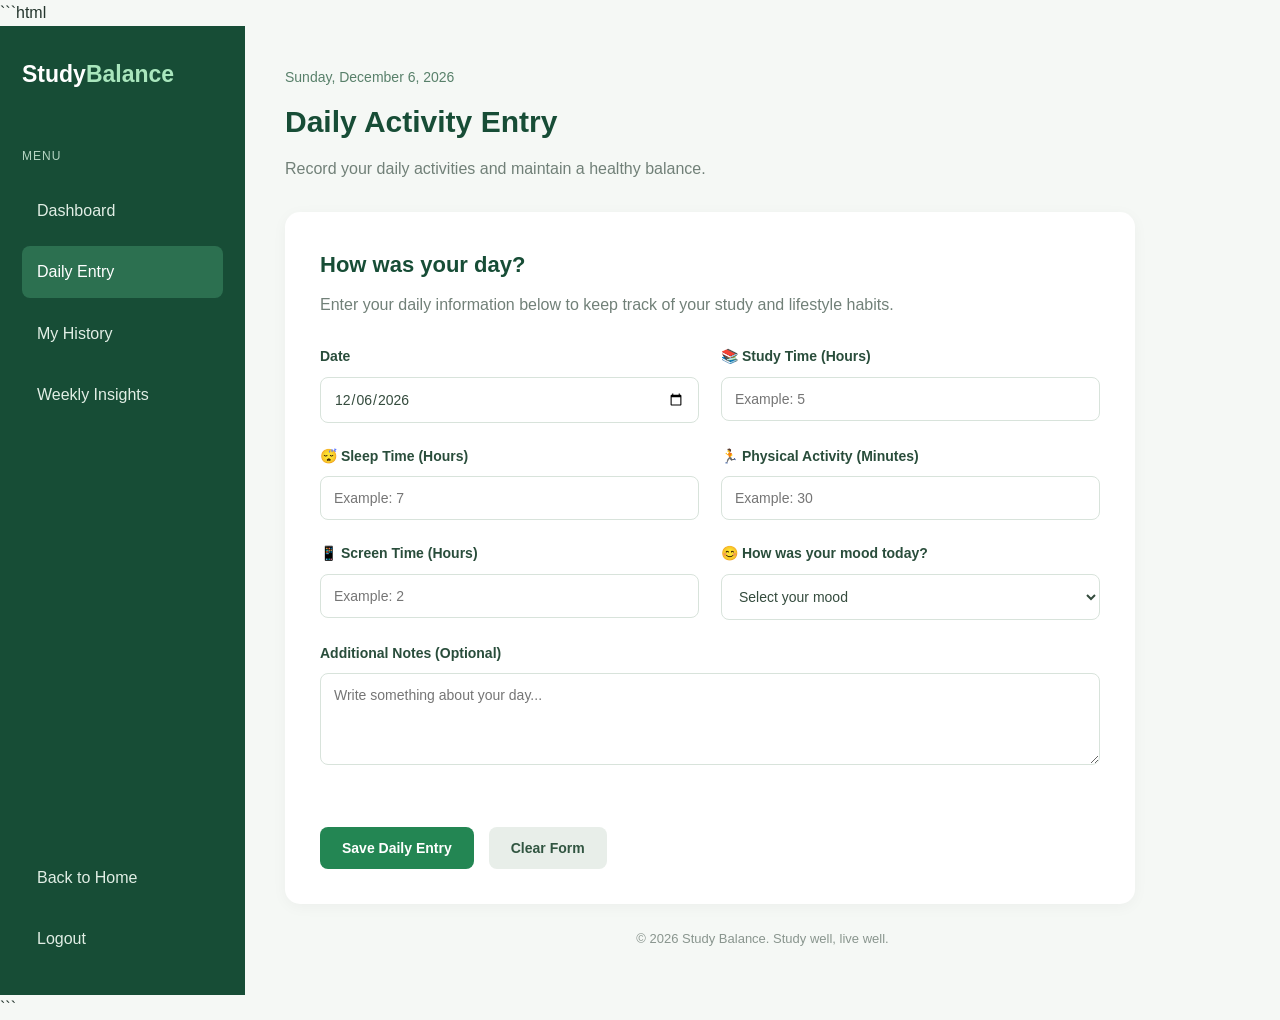
==== src/main/resources/static/daily-entry.html @ 7a60196d "Add Study Balance frontend implementation" ====
```html
<!DOCTYPE html>
<html lang="en">
<head>
    <meta charset="UTF-8">
    <meta name="viewport" content="width=device-width, initial-scale=1.0">
    <title>Daily Entry | Study Balance</title>
    <link rel="stylesheet" href="css/style.css">
</head>

<body class="daily-entry-page">

    <div class="dashboard-layout">

        <!-- Sidebar -->
        <aside class="dashboard-sidebar">
            <a href="index.html" class="dashboard-logo">
                Study<span>Balance</span>
            </a>

            <p class="sidebar-heading">MENU</p>

            <nav class="dashboard-nav">
                <a href="dashboard.html">Dashboard</a>
                <a href="daily-entry.html" class="active">Daily Entry</a>
                <a href="history.html">My History</a>
                <a href="weekly-insights.html">Weekly Insights</a>
            </nav>

            <div class="sidebar-bottom">
                <a href="index.html">Back to Home</a>
                <a href="login.html">Logout</a>
            </div>
        </aside>

        <!-- Main Content -->
        <main class="dashboard-main">

            <header class="entry-header">
                <p class="dashboard-date" id="entryDate"></p>
                <h1>Daily Activity Entry</h1>
                <p>Record your daily activities and maintain a healthy balance.</p>
            </header>

            <section class="entry-container">

                <div class="entry-intro">
                    <h2 id="entryFormTitle">How was your day?</h2>
                    <p>
                        Enter your daily information below to keep track
                        of your study and lifestyle habits.
                    </p>
                </div>

                <form id="dailyEntryForm" novalidate>

                    <div class="entry-field">
                        <label for="recordDate">Date</label>
                        <input type="date" id="recordDate" required>
                    </div>

                    <div class="entry-field">
                        <label for="studyHours">📚 Study Time (Hours)</label>
                        <input type="number" id="studyHours"
                            min="0" max="24" step="0.5"
                            placeholder="Example: 5" required>
                    </div>

                    <div class="entry-field">
                        <label for="sleepHours">😴 Sleep Time (Hours)</label>
                        <input type="number" id="sleepHours"
                            min="0" max="24" step="0.5"
                            placeholder="Example: 7" required>
                    </div>

                    <div class="entry-field">
                        <label for="activityMinutes">🏃 Physical Activity (Minutes)</label>
                        <input type="number" id="activityMinutes"
                            min="0" max="1440"
                            placeholder="Example: 30" required>
                    </div>

                    <div class="entry-field">
                        <label for="screenHours">📱 Screen Time (Hours)</label>
                        <input type="number" id="screenHours"
                            min="0" max="24" step="0.5"
                            placeholder="Example: 2" required>
                    </div>

                    <div class="entry-field">
                        <label for="mood">😊 How was your mood today?</label>
                        <select id="mood" required>
                            <option value="">Select your mood</option>
                            <option value="Very Happy">Very Happy</option>
                            <option value="Happy">Happy</option>
                            <option value="Normal">Normal</option>
                            <option value="Stressed">Stressed</option>
                            <option value="Sad">Sad</option>
                        </select>
                    </div>

                    <div class="entry-field">
                        <label for="notes">Additional Notes (Optional)</label>
                        <textarea id="notes"
                            rows="4"
                            placeholder="Write something about your day..."></textarea>
                    </div>

                    <div id="entryMessage" class="entry-message"
                         role="status" aria-live="polite"></div>

                    <div class="entry-buttons">
                        <button type="submit" class="entry-save-button"
                                id="saveEntryButton">
                            Save Daily Entry
                        </button>

                        <button type="reset" class="entry-reset-button">
                            Clear Form
                        </button>
                    </div>

                </form>

            </section>

            <footer class="dashboard-footer">
                <p>© 2026 Study Balance. Study well, live well.</p>
            </footer>

        </main>
    </div>

    <script src="js/daily-entry.js"></script>
</body>
</html>
```
---- src/main/resources/static/css/style.css ----
/* General Settings */
* {
    margin: 0;
    padding: 0;
    box-sizing: border-box;
}

html {
    scroll-behavior: smooth;
}

body {
    font-family: Arial, Helvetica, sans-serif;
    background-color: #ffffff;
    color: #24352d;
    line-height: 1.6;
}

a {
    text-decoration: none;
    color: inherit;
}

button {
    font-family: inherit;
}

/* Navigation Bar */
.navbar {
    width: 100%;
    min-height: 78px;
    padding: 15px 8%;
    display: flex;
    justify-content: space-between;
    align-items: center;
    background: #ffffff;
    position: sticky;
    top: 0;
    z-index: 100;
    box-shadow: 0 2px 15px rgba(0, 0, 0, 0.04);
}

.logo {
    font-size: 23px;
    font-weight: 800;
    color: #244b38;
    display: flex;
    align-items: center;
}

.logo span:last-child {
    color: #58a77a;
}

.logo-icon {
    color: #58a77a;
    margin-right: 7px;
}

.nav-links {
    display: flex;
    gap: 35px;
}

.nav-links a {
    font-size: 14px;
    color: #526258;
    font-weight: 600;
    transition: color 0.3s;
}

.nav-links a:hover {
    color: #4b9d6c;
}

.nav-buttons {
    display: flex;
    align-items: center;
    gap: 20px;
}

.login-btn {
    color: #345a43;
    font-weight: 600;
    font-size: 14px;
}

.signup-btn,
.primary-btn {
    background: #4d9b6b;
    color: white;
    padding: 12px 23px;
    border-radius: 8px;
    font-size: 14px;
    font-weight: 700;
    transition: background 0.3s;
}

.signup-btn:hover,
.primary-btn:hover {
    background: #347b50;
}

.menu-toggle {
    display: none;
    border: none;
    background: none;
    font-size: 26px;
    color: #244b38;
    cursor: pointer;
}

/* Hero Section */
.hero {
    min-height: 610px;
    padding: 85px 8%;
    display: flex;
    align-items: center;
    justify-content: space-between;
    gap: 60px;
    background: linear-gradient(120deg, #f2faf4, #ffffff);
}

.hero-content {
    max-width: 560px;
}

.tagline,
.section-label {
    color: #4c9d6a;
    font-size: 12px;
    font-weight: 800;
    letter-spacing: 2px;
}

.hero h1 {
    font-size: clamp(42px, 5vw, 64px);
    line-height: 1.15;
    color: #244b38;
    margin: 20px 0;
    letter-spacing: -2px;
}

.hero h1 span,
.section-heading h2 span {
    color: #59a879;
}

.hero-content > p {
    max-width: 480px;
    color: #68786e;
    font-size: 16px;
    margin-bottom: 30px;
}

.hero-buttons {
    display: flex;
    align-items: center;
    gap: 15px;
    flex-wrap: wrap;
}

.primary-btn {
    padding: 14px 24px;
}

.primary-btn span {
    margin-left: 10px;
}

.secondary-btn {
    padding: 13px 23px;
    border: 1px solid #b7d6c0;
    border-radius: 8px;
    color: #3e7853;
    font-weight: 700;
    font-size: 14px;
    transition: 0.3s;
}

.secondary-btn:hover {
    background: #e7f5ea;
}

.hero-note {
    margin-top: 28px;
    color: #738078;
    font-size: 13px;
}

.check-icon {
    color: #4d9b6b;
    font-weight: bold;
    margin-right: 7px;
}

/* Dashboard Preview */
.hero-visual {
    width: 100%;
    max-width: 410px;
}

.dashboard-preview {
    background: #ffffff;
    padding: 27px;
    border-radius: 18px;
    box-shadow: 0 15px 45px rgba(42, 90, 58, 0.12);
    border: 1px solid #edf4ee;
}

.preview-header {
    display: flex;
    justify-content: space-between;
    align-items: center;
}

.preview-small {
    font-size: 10px;
    letter-spacing: 1.5px;
    color: #8b9a90;
    font-weight: bold;
}

.preview-header h3 {
    color: #284d38;
    font-size: 21px;
    margin-top: 4px;
}

.preview-icon {
    background: #e9f5ec;
    color: #4c9b69;
    border-radius: 10px;
    padding: 10px 14px;
    font-size: 20px;
}

.balance-circle {
    width: 165px;
    height: 165px;
    border-radius: 50%;
    margin: 25px auto;
    display: flex;
    justify-content: center;
    align-items: center;
    background: conic-gradient(#55a775 0% 75%, #e6f1e8 75% 100%);
    position: relative;
}

.balance-circle::before {
    content: "";
    position: absolute;
    width: 135px;
    height: 135px;
    background: white;
    border-radius: 50%;
}

.circle-content {
    position: relative;
    text-align: center;
    display: flex;
    flex-direction: column;
}

.circle-content strong {
    font-size: 30px;
    color: #326e49;
}

.circle-content span {
    color: #8a978d;
    font-size: 11px;
}

.preview-stats {
    display: grid;
    grid-template-columns: 1fr 1fr;
    gap: 16px;
}

.stat-item {
    display: flex;
    align-items: center;
    gap: 10px;
}

.stat-icon {
    width: 38px;
    height: 38px;
    display: flex;
    align-items: center;
    justify-content: center;
    border-radius: 10px;
    font-size: 17px;
}

.study { background: #eaf1ff; }
.sleep { background: #f0eaff; }
.activity { background: #e6f7ed; }
.screen { background: #fff3e4; }

.stat-item div {
    display: flex;
    flex-direction: column;
}

.stat-item strong {
    font-size: 13px;
    color: #304d3b;
}

.stat-item small {
    color: #929c94;
    font-size: 10px;
}

.preview-message {
    background: #eff8f0;
    color: #538361;
    border-radius: 8px;
    padding: 12px;
    margin-top: 23px;
    text-align: center;
    font-size: 12px;
}

/* Common Sections */
.section {
    padding: 85px 8%;
}

.section-heading {
    max-width: 650px;
    margin: 0 auto 45px;
    text-align: center;
}

.section-heading h2 {
    font-size: 35px;
    color: #294c37;
    line-height: 1.3;
    margin: 12px 0;
}

.section-heading p {
    color: #78857c;
    font-size: 15px;
}

/* About Section */
.about {
    background: #ffffff;
}

.about-cards {
    display: grid;
    grid-template-columns: repeat(3, 1fr);
    gap: 25px;
}

.about-card {
    text-align: center;
    padding: 30px 25px;
    border: 1px solid #e9f1eb;
    border-radius: 14px;
    transition: 0.3s;
}

.about-card:hover,
.feature-card:hover {
    transform: translateY(-5px);
    box-shadow: 0 12px 25px rgba(41, 88, 56, 0.09);
}

.about-icon {
    font-size: 32px;
    display: inline-block;
    margin-bottom: 13px;
}

.about-card h3 {
    font-size: 18px;
    color: #345a40;
    margin-bottom: 10px;
}

.about-card p {
    color: #7b887f;
    font-size: 13px;
}

/* Features Section */
.features {
    background: #f5faf6;
}

.feature-grid {
    display: grid;
    grid-template-columns: repeat(3, 1fr);
    gap: 22px;
}

.feature-card {
    background: white;
    border: 1px solid #eaf1eb;
    border-radius: 13px;
    padding: 27px;
    transition: 0.3s;
}

.feature-icon {
    font-size: 30px;
    display: inline-block;
    margin-bottom: 13px;
}

.feature-card h3 {
    color: #345a40;
    font-size: 17px;
    margin-bottom: 8px;
}

.feature-card p {
    color: #7c887f;
    font-size: 13px;
}

/* Call to Action */
.cta-section {
    background: #28563b;
    color: white;
    text-align: center;
    padding: 65px 8%;
}

.cta-section h2 {
    font-size: 32px;
    margin-bottom: 10px;
}

.cta-section p {
    color: #d5e7d9;
    margin-bottom: 25px;
    font-size: 14px;
}

.cta-btn {
    display: inline-block;
    padding: 13px 25px;
    border-radius: 8px;
    background: white;
    color: #326c48;
    font-weight: bold;
    font-size: 14px;
    transition: 0.3s;
}

.cta-btn:hover {
    background: #e5f2e8;
}

/* Footer */
.footer {
    text-align: center;
    padding: 35px 8%;
    background: #ffffff;
}

.footer-logo {
    justify-content: center;
    margin-bottom: 10px;
}

.footer p {
    color: #849087;
    font-size: 13px;
}

.footer .copyright {
    margin-top: 15px;
    font-size: 11px;
}

/* Responsive Design */
@media (max-width: 900px) {
    .hero {
        gap: 35px;
        padding-top: 65px;
        padding-bottom: 65px;
    }

    .hero h1 {
        font-size: 48px;
    }

    .about-cards,
    .feature-grid {
        grid-template-columns: repeat(2, 1fr);
    }
}

@media (max-width: 650px) {
    .navbar {
        padding: 15px 5%;
        flex-wrap: wrap;
    }

    .nav-links,
    .nav-buttons {
        display: none;
        width: 100%;
        flex-direction: column;
        align-items: flex-start;
        gap: 15px;
        padding-top: 15px;
    }

    .nav-links.active,
    .nav-buttons.active {
        display: flex;
    }

    .menu-toggle {
        display: block;
    }

    .hero {
        flex-direction: column;
        text-align: center;
        padding: 60px 6%;
    }

    .hero-content {
        margin: auto;
    }

    .hero-content > p {
        margin-left: auto;
        margin-right: auto;
    }

    .hero-buttons {
        justify-content: center;
    }

    .hero-note {
        margin-bottom: 20px;
    }

    .hero-visual {
        max-width: 410px;
    }

    .section {
        padding: 65px 6%;
    }

    .section-heading h2 {
        font-size: 27px;
    }

    .about-cards,
    .feature-grid {
        grid-template-columns: 1fr;
    }

    .cta-section h2 {
        font-size: 25px;
    }
}

/* ==============================
   REGISTRATION PAGE
================================ */

.auth-page {
    min-height: 100vh;
    background: #f5faf6;
}

.back-home {
    color: #477c58;
    font-size: 14px;
    font-weight: 600;
}

.auth-container {
    min-height: calc(100vh - 140px);
    padding: 55px 8%;
    display: grid;
    grid-template-columns: 1fr 1fr;
    align-items: center;
    gap: 60px;
}

.auth-intro {
    position: relative;
    padding: 35px 0;
}

.auth-intro h1 {
    color: #244b38;
    font-size: clamp(35px, 4vw, 48px);
    line-height: 1.2;
    margin: 20px 0;
}

.auth-intro h1 span {
    color: #59a879;
}

.auth-intro > p {
    max-width: 470px;
    color: #738078;
    font-size: 15px;
}

.auth-benefits {
    display: flex;
    flex-direction: column;
    gap: 17px;
    margin-top: 30px;
    color: #477c58;
    font-size: 14px;
    font-weight: 600;
}

.auth-decoration {
    color: #dcefe1;
    font-size: 100px;
    margin-top: 20px;
}

.auth-form-section {
    display: flex;
    justify-content: center;
}

.auth-form-card {
    width: 100%;
    max-width: 470px;
    background: white;
    border-radius: 16px;
    padding: 35px;
    box-shadow: 0 12px 40px rgba(42, 90, 58, 0.09);
    border: 1px solid #edf3ee;
}

.auth-heading {
    margin-bottom: 25px;
}

.auth-heading h2 {
    color: #294c37;
    font-size: 27px;
    margin-bottom: 5px;
}

.auth-heading p {
    color: #89948c;
    font-size: 13px;
}

.form-group {
    display: flex;
    flex-direction: column;
    gap: 8px;
    margin-bottom: 17px;
}

.form-group label {
    color: #405c49;
    font-size: 13px;
    font-weight: 700;
}

.form-group input {
    width: 100%;
    padding: 13px 14px;
    border: 1px solid #dce7df;
    border-radius: 8px;
    outline: none;
    color: #304b39;
    font-size: 14px;
    background: #fcfefc;
    transition: border 0.3s, box-shadow 0.3s;
}

.form-group input:focus {
    border-color: #59a879;
    box-shadow: 0 0 0 3px rgba(89, 168, 121, 0.12);
}

.form-group input::placeholder {
    color: #a8b2aa;
}

.form-group small {
    color: #929c94;
    font-size: 11px;
}

.auth-submit-btn {
    width: 100%;
    padding: 14px;
    border: none;
    border-radius: 8px;
    background: #4d9b6b;
    color: white;
    font-size: 14px;
    font-weight: 700;
    cursor: pointer;
    transition: background 0.3s;
    margin-top: 8px;
}

.auth-submit-btn:hover {
    background: #347b50;
}

.form-message {
    font-size: 13px;
    margin: 8px 0;
    min-height: 18px;
}

.form-message.success {
    color: #27834c;
}

.form-message.error {
    color: #c43d3d;
}

.auth-switch {
    text-align: center;
    color: #829087;
    font-size: 13px;
    margin-top: 23px;
}

.auth-switch a {
    color: #4d9b6b;
    font-weight: 700;
}

.auth-switch a:hover {
    text-decoration: underline;
}

.auth-footer {
    text-align: center;
    padding: 20px;
    color: #849087;
    font-size: 12px;
}

/* Registration page responsive layout */
@media (max-width: 800px) {
    .auth-container {
        grid-template-columns: 1fr;
        gap: 20px;
        padding: 35px 6%;
    }

    .auth-intro {
        text-align: center;
    }

    .auth-intro > p {
        margin: auto;
    }

    .auth-benefits {
        align-items: center;
    }

    .auth-decoration {
        display: none;
    }
}

@media (max-width: 500px) {
    .auth-form-card {
        padding: 25px 20px;
    }

    .auth-intro h1 {
        font-size: 34px;
    }

    .navbar {
        padding-left: 5%;
        padding-right: 5%;
    }
}

/* ==============================
   LOGIN PAGE
================================ */

.password-wrapper {
    display: flex;
    align-items: center;
    position: relative;
}

.password-wrapper input {
    padding-right: 65px;
}

.password-toggle {
    position: absolute;
    right: 12px;
    border: none;
    background: transparent;
    color: #4d9b6b;
    font-size: 12px;
    font-weight: 700;
    cursor: pointer;
}

.login-options {
    display: flex;
    justify-content: space-between;
    align-items: center;
    gap: 10px;
    margin: 5px 0 15px;
    font-size: 12px;
}

.remember-option {
    display: flex;
    align-items: center;
    gap: 7px;
    color: #738078;
    cursor: pointer;
}

.remember-option input {
    accent-color: #4d9b6b;
    cursor: pointer;
}

.login-options a {
    color: #4d9b6b;
    font-weight: 700;
}

.login-options a:hover {
    text-decoration: underline;
}

@media (max-width: 400px) {
    .login-options {
        flex-wrap: wrap;
    }
}


/* ==============================
   DASHBOARD PAGE
============================== */

.dashboard-page {
    background: #f5f8f5;
    min-height: 100vh;
}

.dashboard-layout {
    display: flex;
    min-height: 100vh;
}

/* Sidebar */

.dashboard-sidebar {
    width: 245px;
    background: #174d36;
    color: white;
    padding: 30px 22px;
    display: flex;
    flex-direction: column;
    flex-shrink: 0;
}

.dashboard-logo {
    font-size: 23px;
    font-weight: bold;
    color: white;
    text-decoration: none;
    margin-bottom: 55px;
}

.dashboard-logo span {
    color: #a9e6bd;
}

.sidebar-heading {
    color: #b5d4c2;
    font-size: 12px;
    letter-spacing: 1px;
    margin-bottom: 18px;
}

.dashboard-nav {
    display: flex;
    flex-direction: column;
    gap: 10px;
}

.dashboard-nav a,
.sidebar-bottom a {
    text-decoration: none;
    color: #e1eee5;
    padding: 13px 15px;
    border-radius: 8px;
    transition: 0.3s;
}

.dashboard-nav a:hover,
.dashboard-nav a.active,
.sidebar-bottom a:hover {
    background: #2c7050;
    color: white;
}

.sidebar-bottom {
    margin-top: auto;
    display: flex;
    flex-direction: column;
    gap: 10px;
}

/* Main Content */

.dashboard-main {
    flex: 1;
    padding: 40px;
    min-width: 0;
}

.dashboard-header {
    display: flex;
    justify-content: space-between;
    align-items: center;
    gap: 20px;
    margin-bottom: 40px;
}

.dashboard-date {
    color: #58806a;
    font-size: 14px;
    margin-bottom: 10px;
}

.dashboard-header h1 {
    color: #174d36;
    font-size: 32px;
    margin-bottom: 10px;
}

.dashboard-subtitle {
    color: #718078;
}

.dashboard-add-button {
    background: #238653;
    color: white;
    text-decoration: none;
    padding: 13px 20px;
    border-radius: 8px;
    font-weight: 600;
    white-space: nowrap;
}

.dashboard-add-button:hover {
    background: #174d36;
}

/* Sections */

.dashboard-section {
    margin-bottom: 38px;
}

.dashboard-section h2 {
    color: #174d36;
    font-size: 22px;
    margin-bottom: 20px;
}

/* Summary Cards */

.dashboard-cards {
    display: grid;
    grid-template-columns: repeat(4, minmax(0, 1fr));
    gap: 20px;
}

.dashboard-card {
    background: white;
    padding: 24px;
    border-radius: 14px;
    box-shadow: 0 3px 15px rgba(0, 0, 0, 0.04);
}

.dashboard-card-icon {
    font-size: 27px;
    margin-bottom: 15px;
}

.dashboard-card h3 {
    font-size: 15px;
    color: #718078;
    margin-bottom: 12px;
}

.dashboard-value {
    font-size: 25px;
    font-weight: bold;
    color: #174d36;
    margin-bottom: 8px;
}

.dashboard-card span {
    color: #89958e;
    font-size: 13px;
}

/* Balance Panel */

.balance-panel {
    background: #e4f3e8;
    padding: 30px;
    border-radius: 14px;
    display: flex;
    justify-content: space-between;
    align-items: center;
    gap: 25px;
}

.balance-panel h3 {
    color: #174d36;
    font-size: 20px;
    margin-bottom: 12px;
}

.balance-panel p {
    color: #5e7567;
    line-height: 1.7;
    max-width: 550px;
}

.balance-score {
    min-width: 120px;
    height: 120px;
    border: 8px solid #238653;
    border-radius: 50%;
    display: flex;
    flex-direction: column;
    align-items: center;
    justify-content: center;
    color: #174d36;
}

.balance-score span {
    font-size: 25px;
    font-weight: bold;
}

.balance-score small {
    font-size: 11px;
}

/* Quick Actions */

.quick-action-grid {
    display: grid;
    grid-template-columns: repeat(3, minmax(0, 1fr));
    gap: 20px;
}

.quick-action-card {
    background: white;
    padding: 25px;
    border-radius: 14px;
    text-decoration: none;
    box-shadow: 0 3px 15px rgba(0, 0, 0, 0.04);
    transition: 0.3s;
}

.quick-action-card:hover {
    transform: translateY(-4px);
}

.quick-action-card span {
    font-size: 28px;
}

.quick-action-card h3 {
    color: #174d36;
    margin: 15px 0 8px;
    font-size: 17px;
}

.quick-action-card p {
    color: #718078;
    font-size: 14px;
}

/* Footer */

.dashboard-footer {
    text-align: center;
    color: #89958e;
    font-size: 13px;
    padding: 25px 0 5px;
}

/* Responsive Design */

@media (max-width: 1000px) {
    .dashboard-cards {
        grid-template-columns: repeat(2, minmax(0, 1fr));
    }

    .quick-action-grid {
        grid-template-columns: 1fr;
    }
}

@media (max-width: 700px) {
    .dashboard-layout {
        flex-direction: column;
    }

    .dashboard-sidebar {
        width: 100%;
        padding: 20px;
    }

    .dashboard-logo {
        margin-bottom: 20px;
    }

    .dashboard-nav {
        flex-direction: row;
        flex-wrap: wrap;
    }

    .dashboard-nav a {
        padding: 10px;
        font-size: 13px;
    }

    .sidebar-heading {
        margin-bottom: 10px;
    }

    .sidebar-bottom {
        margin-top: 15px;
        flex-direction: row;
    }

    .dashboard-main {
        padding: 22px;
    }

    .dashboard-header {
        flex-direction: column;
        align-items: flex-start;
    }

    .dashboard-header h1 {
        font-size: 26px;
    }

    .dashboard-cards {
        grid-template-columns: 1fr;
    }

    .balance-panel {
        flex-direction: column;
        align-items: flex-start;
    }

    .balance-score {
        align-self: center;
    }
}


/* ==============================
   DAILY ENTRY PAGE
============================== */

.daily-entry-page {
    background: #f5f8f5;
    min-height: 100vh;
}

.entry-header {
    margin-bottom: 30px;
}

.entry-header h1 {
    color: #174d36;
    font-size: 30px;
    margin: 10px 0;
}

.entry-header > p:last-child {
    color: #718078;
}

.entry-container {
    background: white;
    max-width: 850px;
    padding: 35px;
    border-radius: 15px;
    box-shadow: 0 3px 15px rgba(0, 0, 0, 0.04);
}

.entry-intro {
    margin-bottom: 28px;
}

.entry-intro h2 {
    color: #174d36;
    font-size: 22px;
    margin-bottom: 10px;
}

.entry-intro p {
    color: #718078;
    line-height: 1.6;
}

#dailyEntryForm {
    display: grid;
    grid-template-columns: repeat(2, minmax(0, 1fr));
    gap: 22px;
}

.entry-field {
    display: flex;
    flex-direction: column;
    gap: 9px;
}

.entry-field label {
    color: #294d3b;
    font-weight: 600;
    font-size: 14px;
}

.entry-field input,
.entry-field select,
.entry-field textarea {
    width: 100%;
    padding: 13px;
    border: 1px solid #d8e3db;
    border-radius: 8px;
    font-family: inherit;
    font-size: 14px;
    color: #344b3d;
    background: #ffffff;
    outline: none;
}

.entry-field input:focus,
.entry-field select:focus,
.entry-field textarea:focus {
    border-color: #238653;
    box-shadow: 0 0 0 3px rgba(35, 134, 83, 0.1);
}

.entry-field textarea {
    resize: vertical;
}

.entry-field:nth-of-type(7) {
    grid-column: 1 / -1;
}

.entry-message {
    grid-column: 1 / -1;
    font-size: 14px;
    font-weight: 600;
    min-height: 18px;
}

.entry-message.success {
    color: #238653;
}

.entry-message.error {
    color: #d13d3d;
}

.entry-buttons {
    grid-column: 1 / -1;
    display: flex;
    gap: 15px;
    flex-wrap: wrap;
}

.entry-save-button,
.entry-reset-button {
    padding: 13px 22px;
    border: none;
    border-radius: 8px;
    cursor: pointer;
    font-size: 14px;
    font-weight: 600;
}

.entry-save-button {
    background: #238653;
    color: white;
}

.entry-save-button:hover {
    background: #174d36;
}

.entry-reset-button {
    background: #e8eee9;
    color: #315541;
}

.entry-reset-button:hover {
    background: #dce8df;
}

@media (max-width: 700px) {
    .entry-container {
        padding: 22px;
    }

    #dailyEntryForm {
        grid-template-columns: 1fr;
    }

    .entry-field:nth-of-type(7),
    .entry-message,
    .entry-buttons {
        grid-column: 1;
    }

    .entry-header h1 {
        font-size: 25px;
    }
}


/* ==============================
   MY HISTORY PAGE
============================== */

.history-page {
    background: #f5f8f5;
    min-height: 100vh;
}

.history-header {
    margin-bottom: 30px;
}

.history-header h1 {
    color: #174d36;
    font-size: 30px;
    margin: 10px 0;
}

.history-header > p:last-child {
    color: #718078;
}

/* Summary Cards */

.history-summary {
    display: grid;
    grid-template-columns: repeat(3, minmax(0, 1fr));
    gap: 20px;
    margin-bottom: 35px;
}

.history-summary-card {
    background: white;
    padding: 25px;
    border-radius: 13px;
    box-shadow: 0 3px 15px rgba(0, 0, 0, 0.04);
}

.history-summary-card span {
    color: #718078;
    font-size: 14px;
}

.history-summary-card h2 {
    color: #174d36;
    font-size: 28px;
    margin-top: 12px;
}

/* Records Section */

.history-records-section {
    background: white;
    padding: 28px;
    border-radius: 14px;
    box-shadow: 0 3px 15px rgba(0, 0, 0, 0.04);
}

.history-records-heading {
    display: flex;
    justify-content: space-between;
    align-items: center;
    gap: 15px;
    margin-bottom: 25px;
}

.history-records-heading h2 {
    color: #174d36;
    font-size: 21px;
    margin-bottom: 8px;
}

.history-records-heading p {
    color: #718078;
    font-size: 14px;
}

.history-add-button {
    background: #238653;
    color: white;
    text-decoration: none;
    padding: 12px 17px;
    border-radius: 8px;
    font-size: 14px;
    font-weight: 600;
    white-space: nowrap;
}

.history-add-button:hover {
    background: #174d36;
}

/* Table */

.history-table-wrapper {
    width: 100%;
    overflow-x: auto;
}

.history-table {
    width: 100%;
    border-collapse: collapse;
    min-width: 650px;
}

.history-table th {
    background: #edf5ef;
    color: #315541;
    text-align: left;
    padding: 15px 12px;
    font-size: 13px;
}

.history-table td {
    color: #52665a;
    padding: 16px 12px;
    border-bottom: 1px solid #edf1ed;
    font-size: 14px;
}

.history-table tbody tr:hover {
    background: #f8fbf8;
}

/* Empty History */

.empty-history {
    text-align: center;
    padding: 45px 15px;
}

.empty-history > div {
    font-size: 42px;
    margin-bottom: 12px;
}

.empty-history h3 {
    color: #174d36;
    margin-bottom: 8px;
}

.empty-history p {
    color: #718078;
    margin-bottom: 20px;
}

.empty-history a {
    display: inline-block;
    background: #238653;
    color: white;
    text-decoration: none;
    padding: 12px 18px;
    border-radius: 8px;
}

/* Responsive */

@media (max-width: 700px) {
    .history-header h1 {
        font-size: 25px;
    }

    .history-summary {
        grid-template-columns: 1fr;
    }

    .history-records-section {
        padding: 18px;
    }

    .history-records-heading {
        align-items: flex-start;
        flex-direction: column;
    }
}


/* ==============================
   WEEKLY INSIGHTS PAGE
============================== */

.weekly-insights-page {
    background: #f5f8f5;
    min-height: 100vh;
}

.insights-header {
    margin-bottom: 30px;
}

.insights-header h1 {
    color: #174d36;
    font-size: 30px;
    margin: 10px 0;
}

.insights-header > p:last-child {
    color: #718078;
}

/* Summary Cards */

.insights-summary {
    display: grid;
    grid-template-columns: repeat(4, minmax(0, 1fr));
    gap: 18px;
    margin-bottom: 30px;
}

.insight-summary-card {
    background: white;
    padding: 23px;
    border-radius: 13px;
    box-shadow: 0 3px 15px rgba(0, 0, 0, 0.04);
}

.insight-summary-card span {
    color: #718078;
    font-size: 13px;
}

.insight-summary-card h2 {
    color: #174d36;
    font-size: 25px;
    margin-top: 12px;
}

/* Chart Cards */

.insight-chart-card {
    background: white;
    padding: 28px;
    border-radius: 14px;
    margin-bottom: 25px;
    box-shadow: 0 3px 15px rgba(0, 0, 0, 0.04);
}

.insight-chart-card h2 {
    color: #174d36;
    font-size: 20px;
    margin-bottom: 8px;
}

.insight-chart-card > p {
    color: #718078;
    font-size: 14px;
    margin-bottom: 20px;
}

.chart-container {
    position: relative;
    width: 100%;
    height: 280px;
}

.insight-chart-grid {
    display: grid;
    grid-template-columns: repeat(2, minmax(0, 1fr));
    gap: 22px;
}

.insight-chart-grid .insight-chart-card {
    min-width: 0;
}

.insights-message {
    background: #e4f3e8;
    color: #174d36;
    padding: 18px;
    border-radius: 10px;
    margin-bottom: 25px;
    line-height: 1.6;
}

/* Responsive Design */

@media (max-width: 1100px) {
    .insights-summary {
        grid-template-columns: repeat(2, minmax(0, 1fr));
    }

    .insight-chart-grid {
        grid-template-columns: 1fr;
    }
}

@media (max-width: 700px) {
    .insights-header h1 {
        font-size: 25px;
    }

    .insights-summary {
        grid-template-columns: 1fr;
    }

    .insight-chart-card {
        padding: 18px;
    }

    .chart-container {
        height: 240px;
    }
}


/* My History - Edit and Delete Buttons */

.history-actions {
    white-space: nowrap;
}

.edit-btn,
.delete-btn {
    padding: 7px 12px;
    margin: 3px;
    border: none;
    border-radius: 5px;
    cursor: pointer;
    font-size: 13px;
}

.edit-btn {
    background-color: #e5f3e9;
    color: #267342;
}

.delete-btn {
    background-color: #ffe5e5;
    color: #c62828;
}

.edit-btn:hover {
    background-color: #ccebd5;
}

.delete-btn:hover {
    background-color: #ffcaca;
}

.empty-history {
    text-align: center;
    padding: 20px;
}



/* Recent Activity Table */

.recent-activity-section {
    margin-top: 30px;
}

.recent-activity-heading {
    display: flex;
    justify-content: space-between;
    align-items: center;
    gap: 20px;
    margin-bottom: 20px;
}

.recent-activity-heading a {
    color: #198754;
    text-decoration: none;
    font-weight: 600;
    white-space: nowrap;
}

.recent-activity-table-wrapper {
    width: 100%;
    overflow-x: auto;
}

.recent-activity-table {
    width: 100%;
    border-collapse: separate;
    border-spacing: 0;
    min-width: 600px;
}

.recent-activity-table th,
.recent-activity-table td {
    padding: 16px 22px;
    text-align: left;
    white-space: nowrap;
}

.recent-activity-table th {
    background-color: #f0f7f2;
    color: #245c3a;
    font-weight: 600;
}

.recent-activity-table td {
    border-bottom: 1px solid #e5e5e5;
}

.recent-activity-table th:first-child,
.recent-activity-table td:first-child {
    padding-left: 24px;
}

.recent-activity-table th:last-child,
.recent-activity-table td:last-child {
    padding-right: 24px;
}

#noRecentActivity {
    margin-top: 15px;
    color: #777;
}
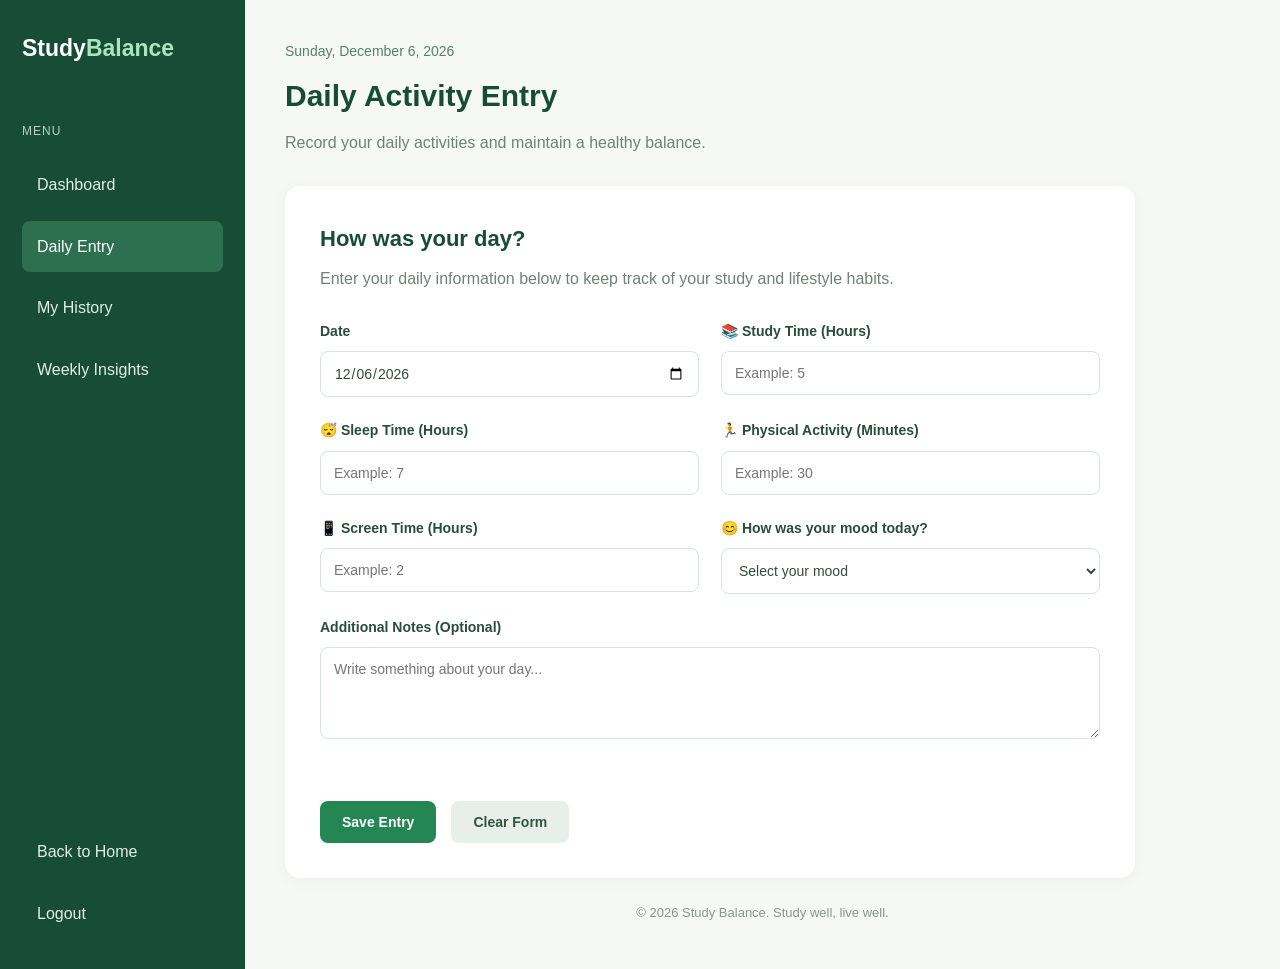
==== commit 100d0237: "Complete StudyBalance core features and security improvements" ====
--- a/src/main/resources/static/daily-entry.html
+++ b/src/main/resources/static/daily-entry.html
@@ -1,4 +1,4 @@
-```html
+
 <!DOCTYPE html>
 <html lang="en">
 <head>
@@ -29,7 +29,7 @@
 
             <div class="sidebar-bottom">
                 <a href="index.html">Back to Home</a>
-                <a href="login.html">Logout</a>
+                <a href="#" onclick="logout(event)">Logout</a>
             </div>
         </aside>
 
@@ -132,6 +132,41 @@
     </div>
 
     <script src="js/daily-entry.js"></script>
+    <script>
+        async function logout(event) {
+            event.preventDefault();
+
+            try {
+                const csrfResponse = await fetch("/api/csrf", {
+                    method: "GET",
+                    credentials: "same-origin"
+                });
+
+                if (!csrfResponse.ok) {
+                    throw new Error("Unable to get CSRF token.");
+                }
+
+                const csrf = await csrfResponse.json();
+
+                const response = await fetch("/api/auth/logout", {
+                    method: "POST",
+                    credentials: "same-origin",
+                    headers: {
+                        [csrf.headerName]: csrf.token
+                    }
+                });
+
+                if (!response.ok) {
+                    alert("Logout failed. Please try again.");
+                    return;
+                }
+
+                window.location.replace("login.html");
+
+            } catch (error) {
+                alert("Logout failed. Please try again.");
+            }
+        }
+    </script>
 </body>
 </html>
-```
